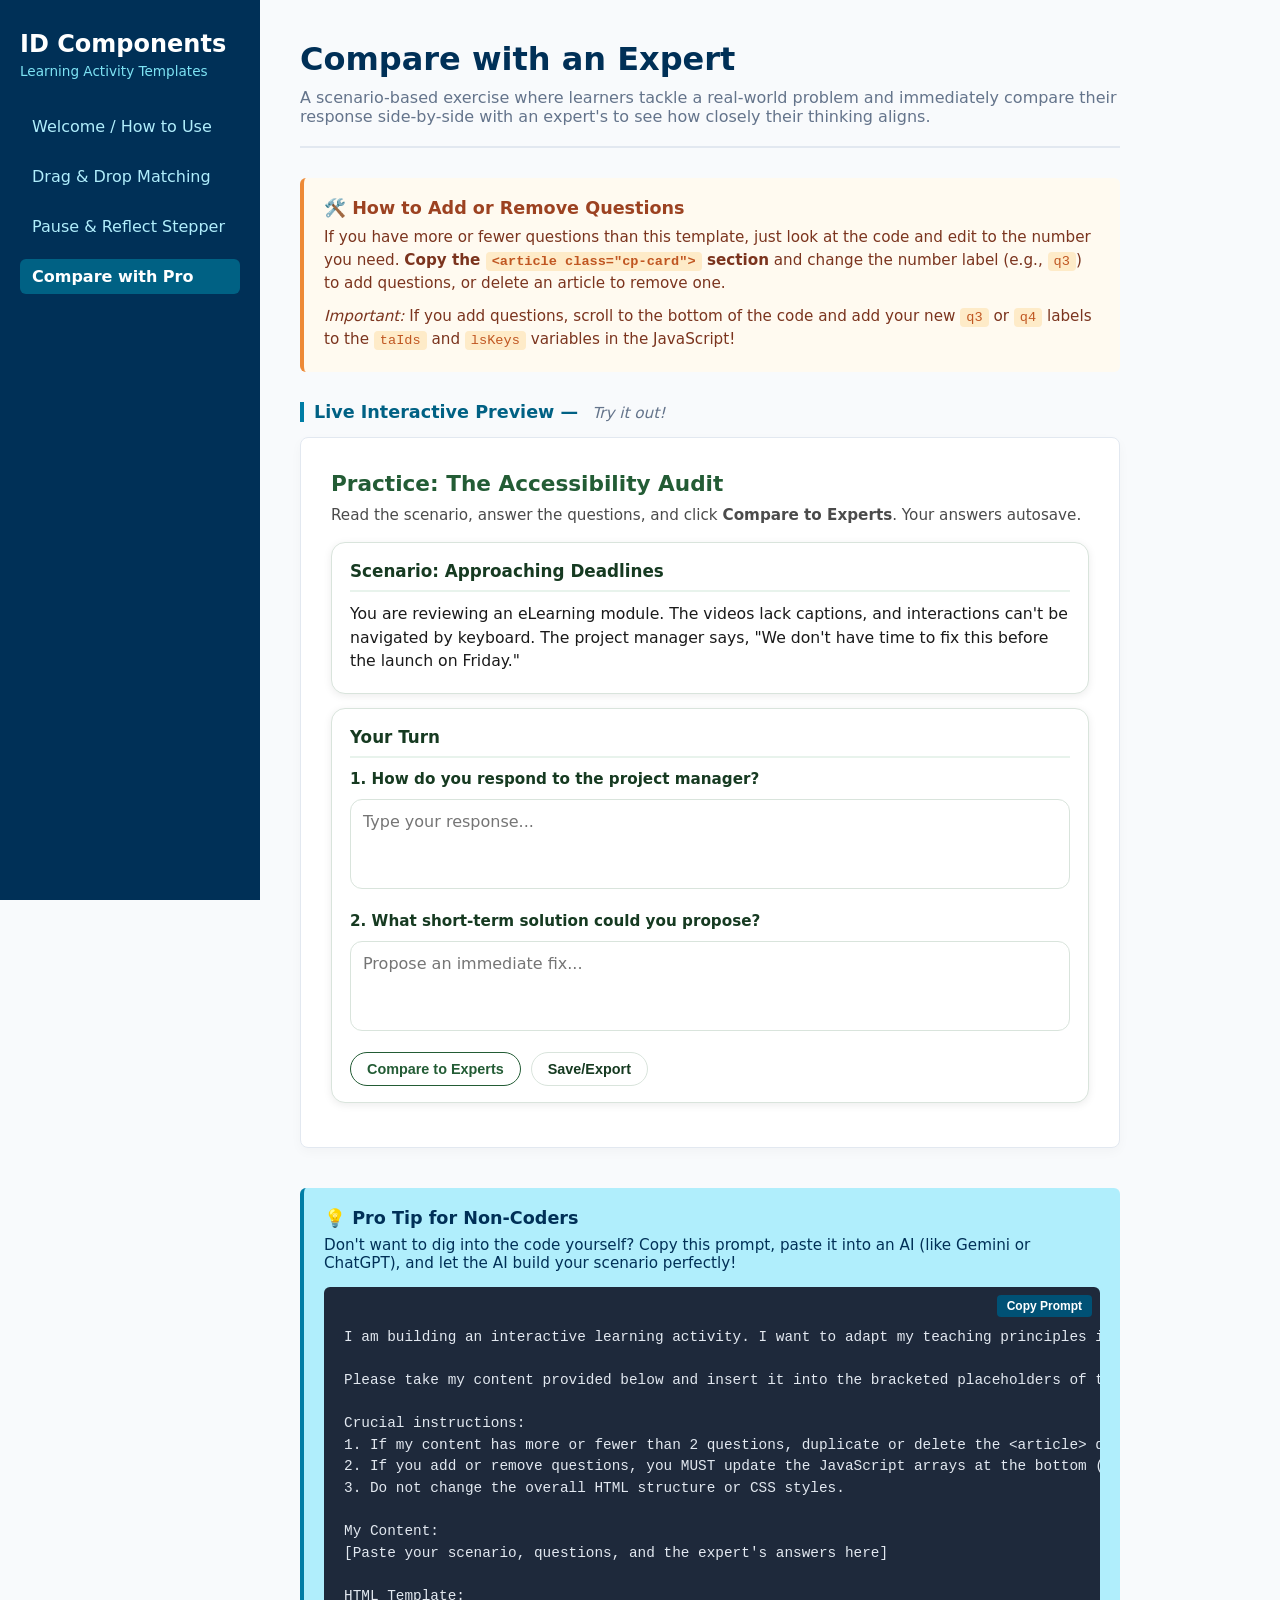
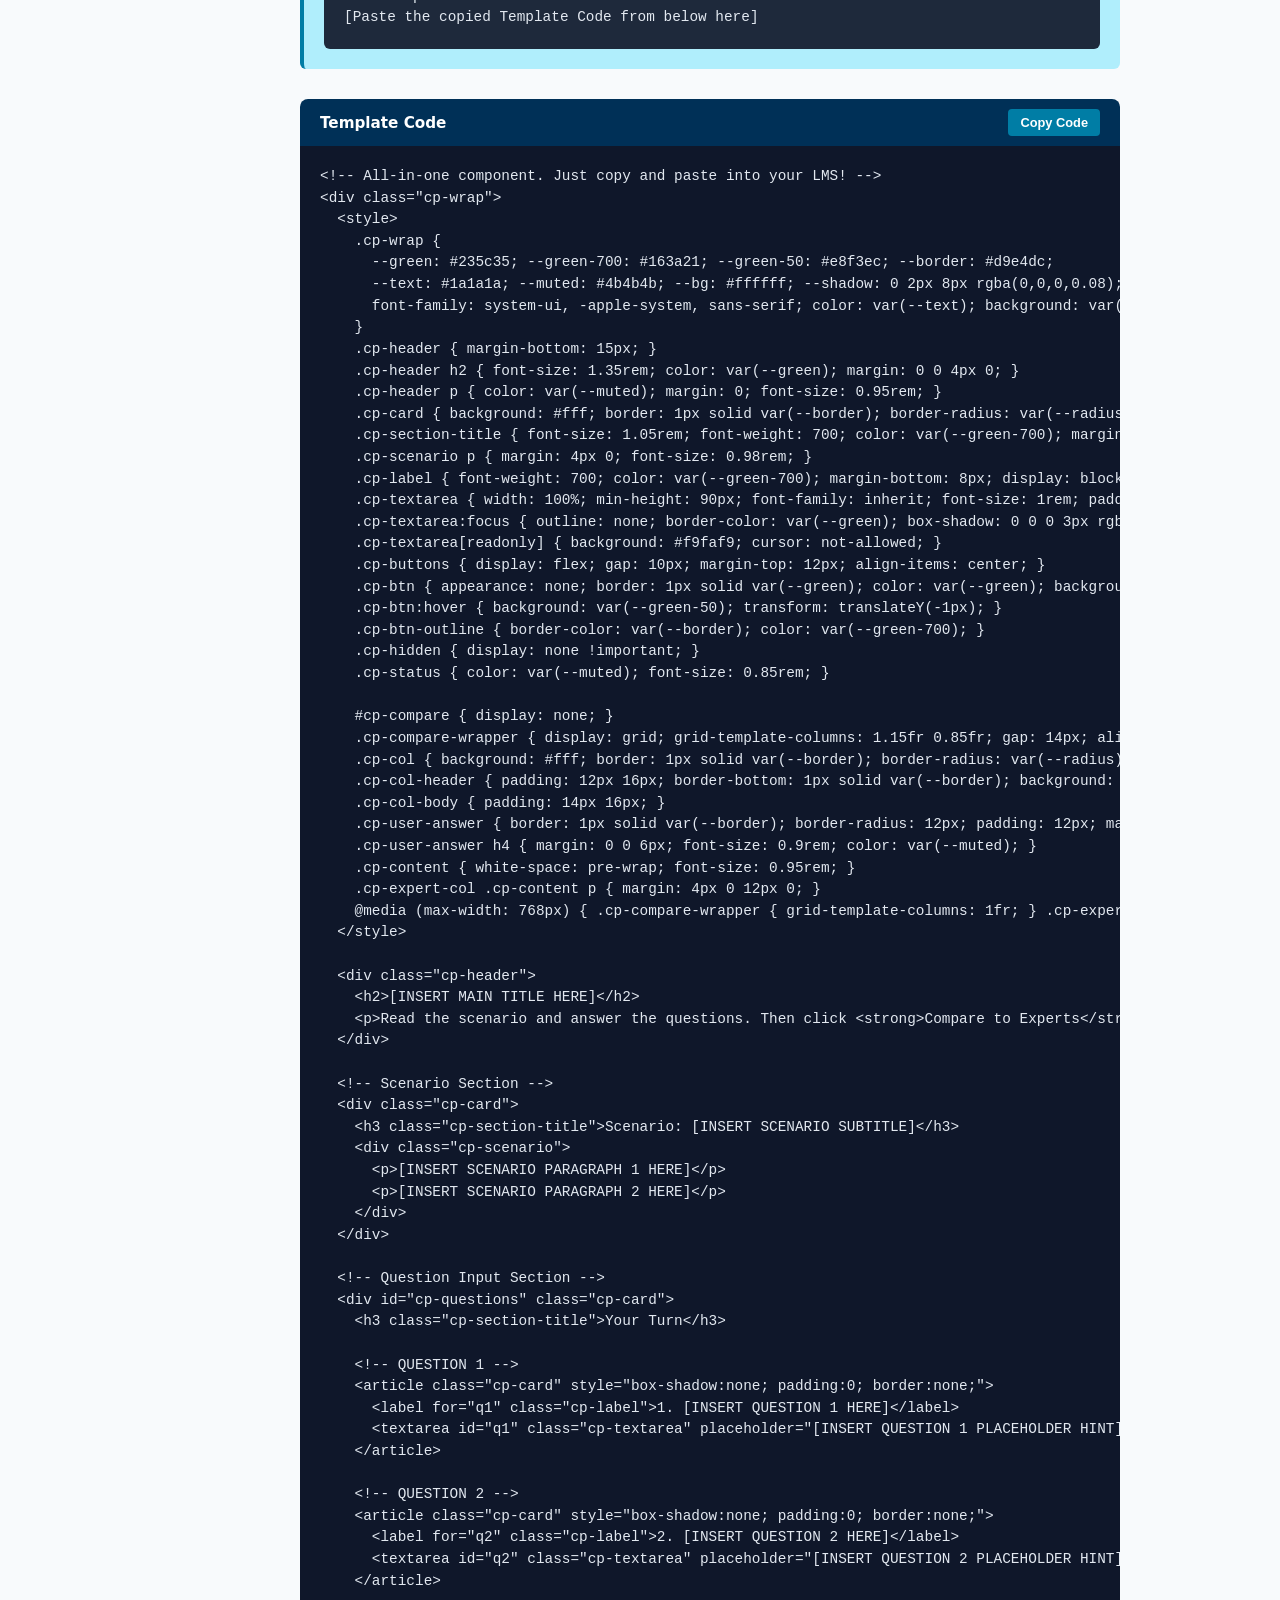
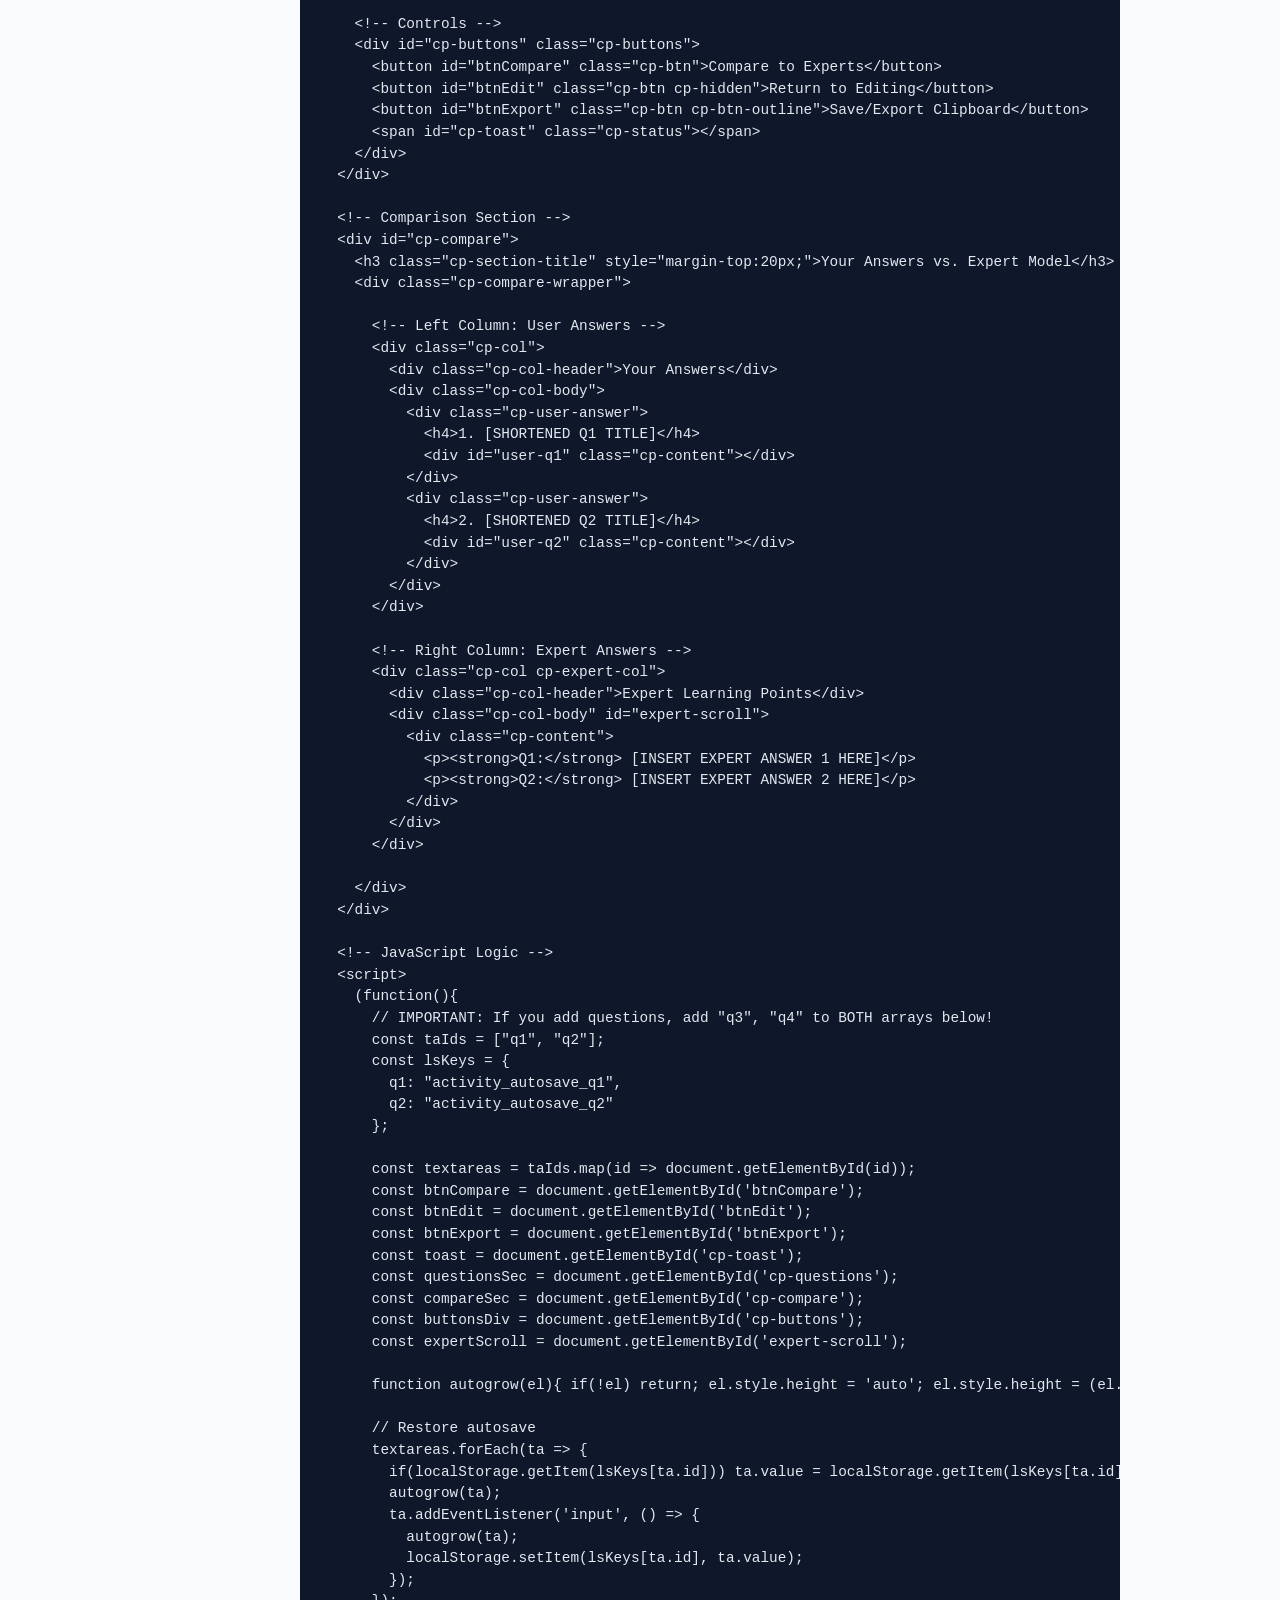
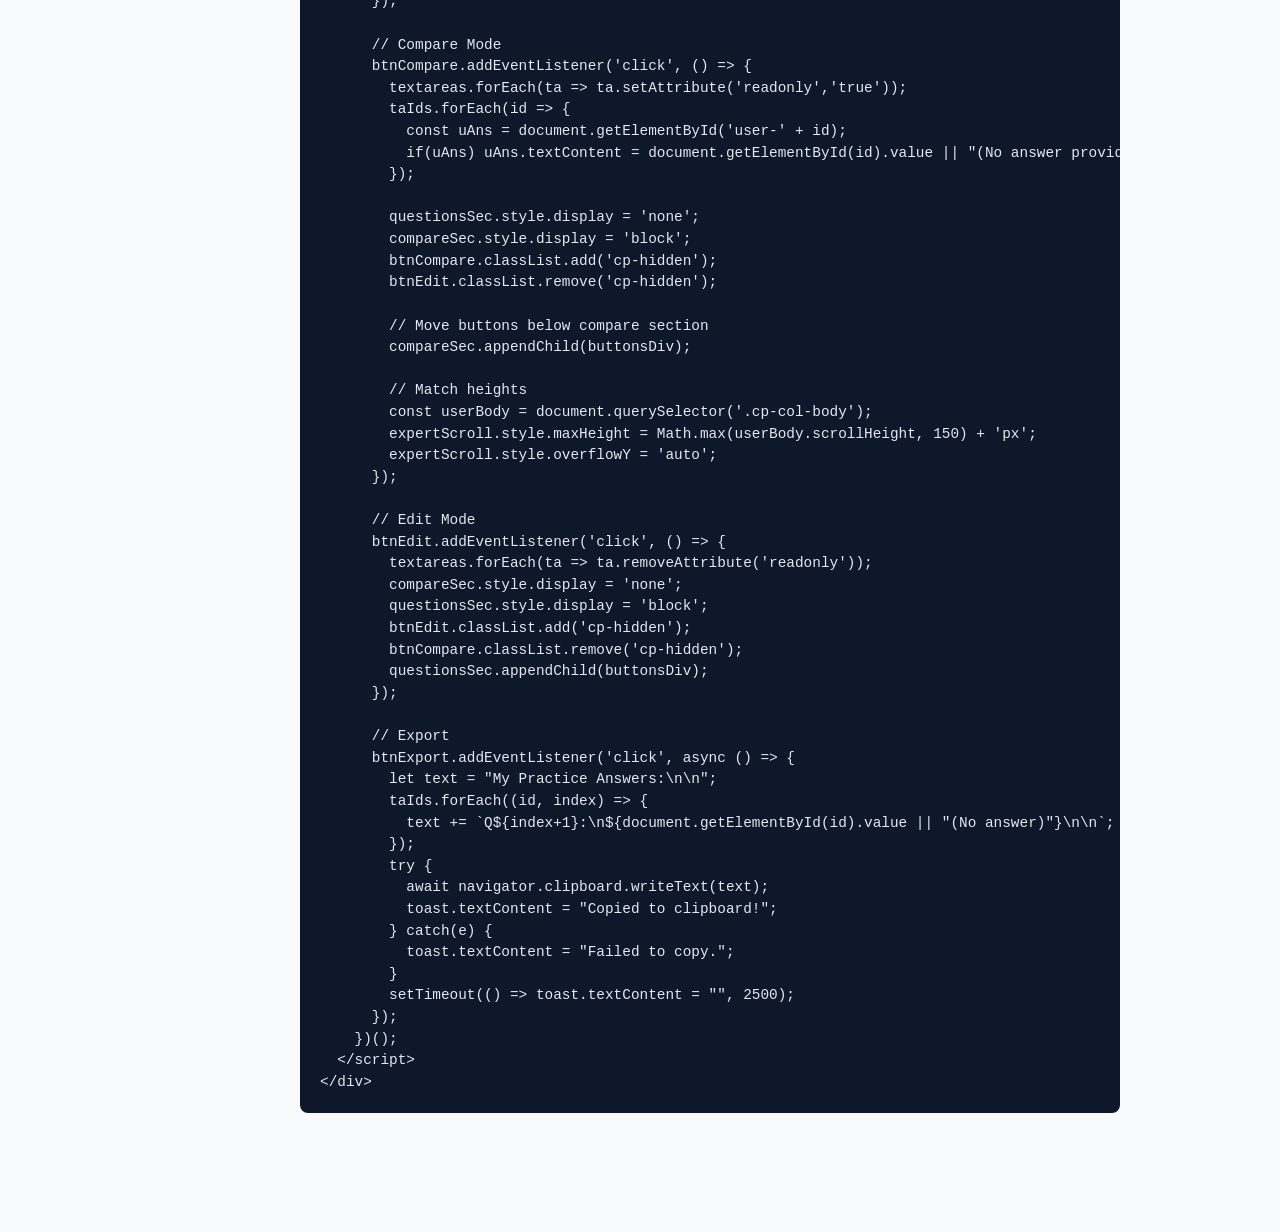
==== compare-answers.html @ e0a8cd3e "updates and fixes, added pro comarison" ====
<!DOCTYPE html>
<html lang="en">
<head>
    <meta charset="UTF-8">
    <meta name="viewport" content="width=device-width, initial-scale=1.0">
    <title>ID Library - Compare with Pro</title>
    <link rel="stylesheet" href="styles.css">
</head>
<body>

    <!-- Sidebar Navigation -->
    <nav class="sidebar">
        <div class="sidebar-header">
            <h2>ID Components</h2>
            <p>Learning Activity Templates</p>
        </div>
        <ul class="nav-links">
            <li><a href="index.html">Welcome / How to Use</a></li>
            <li><a href="matching-game.html">Drag & Drop Matching</a></li>
            <li><a href="pause-reflect.html">Pause & Reflect Stepper</a></li>
            <li><a href="compare-answers.html" class="active">Compare with Pro</a></li>
        </ul>
    </nav>

    <!-- Main Content Area -->
    <main class="content">
        
        <header class="page-header float-in">
            <h1>Compare with an Expert</h1>
            <p>A scenario-based exercise where learners tackle a real-world problem and immediately compare their response side-by-side with an expert's to see how closely their thinking aligns.</p>
        </header>

        <section class="component-section float-in delay-1">
            
            <div class="customization-guide-box">
                <h4>🛠️ How to Add or Remove Questions</h4>
                <p>If you have more or fewer questions than this template, just look at the code and edit to the number you need. <strong>Copy the <code>&lt;article class="cp-card"&gt;</code> section</strong> and change the number label (e.g., <code>q3</code>) to add questions, or delete an article to remove one.</p>
                <p><em>Important:</em> If you add questions, scroll to the bottom of the code and add your new <code>q3</code> or <code>q4</code> labels to the <code>taIds</code> and <code>lsKeys</code> variables in the JavaScript!</p>
            </div>

            <h3 class="preview-title">Live Interactive Preview — <em>Try it out!</em></h3>
            <div class="preview-box">
                
                <!-- ==========================================
                     LIVE PREVIEW OF THE COMPONENT
                =========================================== -->
                <div class="cp-wrap">
                  <style>
                    .cp-wrap {
                      --green: #235c35; --green-700: #163a21; --green-50: #e8f3ec; --border: #d9e4dc;
                      --text: #1a1a1a; --muted: #4b4b4b; --bg: #ffffff; --shadow: 0 2px 8px rgba(0,0,0,0.08); --radius: 14px;
                      font-family: system-ui, -apple-system, sans-serif; color: var(--text); background: var(--bg); line-height: 1.5; max-width: 980px; margin: 0 auto; text-align: left;
                    }
                    .cp-header { margin-bottom: 15px; }
                    .cp-header h2 { font-size: 1.35rem; color: var(--green); margin: 0 0 4px 0; }
                    .cp-header p { color: var(--muted); margin: 0; font-size: 0.95rem; }
                    .cp-card { background: #fff; border: 1px solid var(--border); border-radius: var(--radius); box-shadow: var(--shadow); padding: 16px 18px; margin-bottom: 14px; }
                    .cp-section-title { font-size: 1.05rem; font-weight: 700; color: var(--green-700); margin: 0 0 10px; border-bottom: 2px solid var(--green-50); padding-bottom: 6px; }
                    .cp-scenario p { margin: 4px 0; font-size: 0.98rem; }
                    .cp-label { font-weight: 700; color: var(--green-700); margin-bottom: 8px; display: block; font-size: 0.95rem; }
                    .cp-textarea { width: 100%; min-height: 90px; font-family: inherit; font-size: 1rem; padding: 12px; border-radius: 12px; border: 1px solid var(--border); box-sizing: border-box; resize: none; transition: 0.15s; }
                    .cp-textarea:focus { outline: none; border-color: var(--green); box-shadow: 0 0 0 3px rgba(35,92,53,0.15); }
                    .cp-textarea[readonly] { background: #f9faf9; cursor: not-allowed; }
                    .cp-buttons { display: flex; gap: 10px; margin-top: 12px; align-items: center; }
                    .cp-btn { appearance: none; border: 1px solid var(--green); color: var(--green); background: #fff; border-radius: 99px; padding: 8px 16px; font-weight: 600; cursor: pointer; transition: 0.15s; font-size: 0.9rem;}
                    .cp-btn:hover { background: var(--green-50); transform: translateY(-1px); }
                    .cp-btn-outline { border-color: var(--border); color: var(--green-700); }
                    .cp-hidden { display: none !important; }
                    .cp-status { color: var(--muted); font-size: 0.85rem; }
                    #cp-compare { display: none; }
                    .cp-compare-wrapper { display: grid; grid-template-columns: 1.15fr 0.85fr; gap: 14px; align-items: start; }
                    .cp-col { background: #fff; border: 1px solid var(--border); border-radius: var(--radius); box-shadow: var(--shadow); overflow: hidden; }
                    .cp-col-header { padding: 12px 16px; border-bottom: 1px solid var(--border); background: #fafdfb; font-weight: 700; color: var(--green-700); font-size: 1rem;}
                    .cp-col-body { padding: 14px 16px; }
                    .cp-user-answer { border: 1px solid var(--border); border-radius: 12px; padding: 12px; margin-bottom: 10px; }
                    .cp-user-answer h4 { margin: 0 0 6px; font-size: 0.9rem; color: var(--muted); }
                    .cp-content { white-space: pre-wrap; font-size: 0.95rem; }
                    @media (max-width: 768px) { .cp-compare-wrapper { grid-template-columns: 1fr; } .cp-expert-col { order: 2; } }
                  </style>

                  <div class="cp-header">
                    <h2>Practice: The Accessibility Audit</h2>
                    <p>Read the scenario, answer the questions, and click <strong>Compare to Experts</strong>. Your answers autosave.</p>
                  </div>

                  <!-- Scenario -->
                  <div class="cp-card">
                    <h3 class="cp-section-title">Scenario: Approaching Deadlines</h3>
                    <div class="cp-scenario">
                      <p>You are reviewing an eLearning module. The videos lack captions, and interactions can't be navigated by keyboard. The project manager says, "We don't have time to fix this before the launch on Friday."</p>
                    </div>
                  </div>

                  <!-- Questions -->
                  <div id="cp-questions" class="cp-card">
                    <h3 class="cp-section-title">Your Turn</h3>
                    
                    <article class="cp-card" style="box-shadow:none; padding:0; border:none;">
                      <label for="prev-q1" class="cp-label">1. How do you respond to the project manager?</label>
                      <textarea id="prev-q1" class="cp-textarea" placeholder="Type your response..."></textarea>
                    </article>

                    <article class="cp-card" style="box-shadow:none; padding:0; border:none;">
                      <label for="prev-q2" class="cp-label">2. What short-term solution could you propose?</label>
                      <textarea id="prev-q2" class="cp-textarea" placeholder="Propose an immediate fix..."></textarea>
                    </article>

                    <div class="cp-buttons">
                      <button id="prev-btnCompare" class="cp-btn">Compare to Experts</button>
                      <button id="prev-btnEdit" class="cp-btn cp-hidden">Return to Editing</button>
                      <button id="prev-btnExport" class="cp-btn cp-btn-outline">Save/Export</button>
                      <span id="prev-toast" class="cp-status"></span>
                    </div>
                  </div>

                  <!-- Compare View -->
                  <div id="cp-compare">
                    <h3 class="cp-section-title" style="margin-top:20px;">Your Answers vs. Expert Model</h3>
                    <div class="cp-compare-wrapper">
                      
                      <!-- User Col -->
                      <div class="cp-col">
                        <div class="cp-col-header">Your Answers</div>
                        <div class="cp-col-body" id="prev-user-body">
                          <div class="cp-user-answer">
                            <h4>1. Response to Manager</h4>
                            <div id="prev-user-q1" class="cp-content"></div>
                          </div>
                          <div class="cp-user-answer">
                            <h4>2. Short-term Solution</h4>
                            <div id="prev-user-q2" class="cp-content"></div>
                          </div>
                        </div>
                      </div>

                      <!-- Expert Col -->
                      <div class="cp-col cp-expert-col">
                        <div class="cp-col-header">Expert Learning Points</div>
                        <div class="cp-col-body" id="prev-expert-scroll">
                          <div class="cp-content">
                            <p><strong>Q1:</strong> "While I understand the tight deadline, launching without captions excludes learners. If we launch Friday, we knowingly deploy a broken product."</p>
                            <p><strong>Q2:</strong> "Let's delay to Tuesday. I will run the videos through auto-captioning and edit them. The developer can add basic tab-index navigation."</p>
                          </div>
                        </div>
                      </div>

                    </div>
                  </div>

                  <script>
                    (function(){
                      const taIds = ["prev-q1","prev-q2"];
                      const textareas = taIds.map(id => document.getElementById(id));
                      
                      function autogrow(el){ if(!el) return; el.style.height = 'auto'; el.style.height = (el.scrollHeight) + 'px'; }
                      textareas.forEach(ta=>{ ta.addEventListener('input', ()=> autogrow(ta)); });

                      document.getElementById('prev-btnCompare').addEventListener('click', () => {
                        textareas.forEach(ta => ta.setAttribute('readonly','true'));
                        document.getElementById('prev-user-q1').textContent = document.getElementById('prev-q1').value || "(No answer)";
                        document.getElementById('prev-user-q2').textContent = document.getElementById('prev-q2').value || "(No answer)";
                        
                        document.getElementById('cp-questions').style.display = 'none';
                        document.getElementById('cp-compare').style.display = 'block';
                        document.getElementById('prev-btnCompare').classList.add('cp-hidden');
                        document.getElementById('prev-btnEdit').classList.remove('cp-hidden');
                        
                        document.getElementById('cp-questions').insertAdjacentElement('afterend', document.querySelector('.cp-buttons'));
                      });

                      document.getElementById('prev-btnEdit').addEventListener('click', () => {
                        textareas.forEach(ta => ta.removeAttribute('readonly'));
                        document.getElementById('cp-compare').style.display = 'none';
                        document.getElementById('cp-questions').style.display = 'block';
                        document.getElementById('prev-btnEdit').classList.add('cp-hidden');
                        document.getElementById('prev-btnCompare').classList.remove('cp-hidden');
                        document.getElementById('cp-questions').appendChild(document.querySelector('.cp-buttons'));
                      });
                    })();
                  </script>
                </div>
                <!-- END LIVE PREVIEW -->
            </div>

            <!-- Pro Tip Section -->
            <div class="pro-tip-box">
                <h4>💡 Pro Tip for Non-Coders</h4>
                <p>Don't want to dig into the code yourself? Copy this prompt, paste it into an AI (like Gemini or ChatGPT), and let the AI build your scenario perfectly!</p>
                <div class="ai-prompt-container">
                    <button class="copy-website-btn" onclick="copyText('prompt-compare')">Copy Prompt</button>
                    <pre><code id="prompt-compare" class="language-text">I am building an interactive learning activity. I want to adapt my teaching principles into a specific HTML code format. 

Please take my content provided below and insert it into the bracketed placeholders of the HTML template provided below. 

Crucial instructions:
1. If my content has more or fewer than 2 questions, duplicate or delete the &lt;article&gt; question blocks and the &lt;div class="cp-user-answer"&gt; blocks to match my number of questions.
2. If you add or remove questions, you MUST update the JavaScript arrays at the bottom (taIds and lsKeys) to match the new number of questions. 
3. Do not change the overall HTML structure or CSS styles.

My Content:
[Paste your scenario, questions, and the expert's answers here]

HTML Template:
[Paste the copied Template Code from below here]</code></pre>
                </div>
            </div>

            <!-- Template Code Section -->
            <div class="code-block-header">
                <h3>Template Code</h3>
                <button class="copy-website-btn" onclick="copyText('code-compare')">Copy Code</button>
            </div>
            <pre><code id="code-compare" class="language-html">&lt;!-- All-in-one component. Just copy and paste into your LMS! --&gt;
&lt;div class="cp-wrap"&gt;
  &lt;style&gt;
    .cp-wrap {
      --green: #235c35; --green-700: #163a21; --green-50: #e8f3ec; --border: #d9e4dc;
      --text: #1a1a1a; --muted: #4b4b4b; --bg: #ffffff; --shadow: 0 2px 8px rgba(0,0,0,0.08); --radius: 14px;
      font-family: system-ui, -apple-system, sans-serif; color: var(--text); background: var(--bg); line-height: 1.5; max-width: 980px; margin: 0 auto;
    }
    .cp-header { margin-bottom: 15px; }
    .cp-header h2 { font-size: 1.35rem; color: var(--green); margin: 0 0 4px 0; }
    .cp-header p { color: var(--muted); margin: 0; font-size: 0.95rem; }
    .cp-card { background: #fff; border: 1px solid var(--border); border-radius: var(--radius); box-shadow: var(--shadow); padding: 16px 18px; margin-bottom: 14px; }
    .cp-section-title { font-size: 1.05rem; font-weight: 700; color: var(--green-700); margin: 0 0 10px; border-bottom: 2px solid var(--green-50); padding-bottom: 6px; }
    .cp-scenario p { margin: 4px 0; font-size: 0.98rem; }
    .cp-label { font-weight: 700; color: var(--green-700); margin-bottom: 8px; display: block; font-size: 0.95rem; }
    .cp-textarea { width: 100%; min-height: 90px; font-family: inherit; font-size: 1rem; padding: 12px; border-radius: 12px; border: 1px solid var(--border); box-sizing: border-box; resize: none; transition: 0.15s; }
    .cp-textarea:focus { outline: none; border-color: var(--green); box-shadow: 0 0 0 3px rgba(35,92,53,0.15); }
    .cp-textarea[readonly] { background: #f9faf9; cursor: not-allowed; }
    .cp-buttons { display: flex; gap: 10px; margin-top: 12px; align-items: center; }
    .cp-btn { appearance: none; border: 1px solid var(--green); color: var(--green); background: #fff; border-radius: 99px; padding: 8px 16px; font-weight: 600; cursor: pointer; transition: 0.15s; font-size: 0.9rem;}
    .cp-btn:hover { background: var(--green-50); transform: translateY(-1px); }
    .cp-btn-outline { border-color: var(--border); color: var(--green-700); }
    .cp-hidden { display: none !important; }
    .cp-status { color: var(--muted); font-size: 0.85rem; }
    
    #cp-compare { display: none; }
    .cp-compare-wrapper { display: grid; grid-template-columns: 1.15fr 0.85fr; gap: 14px; align-items: start; }
    .cp-col { background: #fff; border: 1px solid var(--border); border-radius: var(--radius); box-shadow: var(--shadow); overflow: hidden; }
    .cp-col-header { padding: 12px 16px; border-bottom: 1px solid var(--border); background: #fafdfb; font-weight: 700; color: var(--green-700); font-size: 1rem;}
    .cp-col-body { padding: 14px 16px; }
    .cp-user-answer { border: 1px solid var(--border); border-radius: 12px; padding: 12px; margin-bottom: 10px; }
    .cp-user-answer h4 { margin: 0 0 6px; font-size: 0.9rem; color: var(--muted); }
    .cp-content { white-space: pre-wrap; font-size: 0.95rem; }
    .cp-expert-col .cp-content p { margin: 4px 0 12px 0; }
    @media (max-width: 768px) { .cp-compare-wrapper { grid-template-columns: 1fr; } .cp-expert-col { order: 2; } }
  &lt;/style&gt;

  &lt;div class="cp-header"&gt;
    &lt;h2&gt;[INSERT MAIN TITLE HERE]&lt;/h2&gt;
    &lt;p&gt;Read the scenario and answer the questions. Then click &lt;strong&gt;Compare to Experts&lt;/strong&gt;. Your answers autosave.&lt;/p&gt;
  &lt;/div&gt;

  &lt;!-- Scenario Section --&gt;
  &lt;div class="cp-card"&gt;
    &lt;h3 class="cp-section-title"&gt;Scenario: [INSERT SCENARIO SUBTITLE]&lt;/h3&gt;
    &lt;div class="cp-scenario"&gt;
      &lt;p&gt;[INSERT SCENARIO PARAGRAPH 1 HERE]&lt;/p&gt;
      &lt;p&gt;[INSERT SCENARIO PARAGRAPH 2 HERE]&lt;/p&gt;
    &lt;/div&gt;
  &lt;/div&gt;

  &lt;!-- Question Input Section --&gt;
  &lt;div id="cp-questions" class="cp-card"&gt;
    &lt;h3 class="cp-section-title"&gt;Your Turn&lt;/h3&gt;
    
    &lt;!-- QUESTION 1 --&gt;
    &lt;article class="cp-card" style="box-shadow:none; padding:0; border:none;"&gt;
      &lt;label for="q1" class="cp-label"&gt;1. [INSERT QUESTION 1 HERE]&lt;/label&gt;
      &lt;textarea id="q1" class="cp-textarea" placeholder="[INSERT QUESTION 1 PLACEHOLDER HINT]"&gt;&lt;/textarea&gt;
    &lt;/article&gt;

    &lt;!-- QUESTION 2 --&gt;
    &lt;article class="cp-card" style="box-shadow:none; padding:0; border:none;"&gt;
      &lt;label for="q2" class="cp-label"&gt;2. [INSERT QUESTION 2 HERE]&lt;/label&gt;
      &lt;textarea id="q2" class="cp-textarea" placeholder="[INSERT QUESTION 2 PLACEHOLDER HINT]"&gt;&lt;/textarea&gt;
    &lt;/article&gt;

    &lt;!-- Controls --&gt;
    &lt;div id="cp-buttons" class="cp-buttons"&gt;
      &lt;button id="btnCompare" class="cp-btn"&gt;Compare to Experts&lt;/button&gt;
      &lt;button id="btnEdit" class="cp-btn cp-hidden"&gt;Return to Editing&lt;/button&gt;
      &lt;button id="btnExport" class="cp-btn cp-btn-outline"&gt;Save/Export Clipboard&lt;/button&gt;
      &lt;span id="cp-toast" class="cp-status"&gt;&lt;/span&gt;
    &lt;/div&gt;
  &lt;/div&gt;

  &lt;!-- Comparison Section --&gt;
  &lt;div id="cp-compare"&gt;
    &lt;h3 class="cp-section-title" style="margin-top:20px;"&gt;Your Answers vs. Expert Model&lt;/h3&gt;
    &lt;div class="cp-compare-wrapper"&gt;
      
      &lt;!-- Left Column: User Answers --&gt;
      &lt;div class="cp-col"&gt;
        &lt;div class="cp-col-header"&gt;Your Answers&lt;/div&gt;
        &lt;div class="cp-col-body"&gt;
          &lt;div class="cp-user-answer"&gt;
            &lt;h4&gt;1. [SHORTENED Q1 TITLE]&lt;/h4&gt;
            &lt;div id="user-q1" class="cp-content"&gt;&lt;/div&gt;
          &lt;/div&gt;
          &lt;div class="cp-user-answer"&gt;
            &lt;h4&gt;2. [SHORTENED Q2 TITLE]&lt;/h4&gt;
            &lt;div id="user-q2" class="cp-content"&gt;&lt;/div&gt;
          &lt;/div&gt;
        &lt;/div&gt;
      &lt;/div&gt;

      &lt;!-- Right Column: Expert Answers --&gt;
      &lt;div class="cp-col cp-expert-col"&gt;
        &lt;div class="cp-col-header"&gt;Expert Learning Points&lt;/div&gt;
        &lt;div class="cp-col-body" id="expert-scroll"&gt;
          &lt;div class="cp-content"&gt;
            &lt;p&gt;&lt;strong&gt;Q1:&lt;/strong&gt; [INSERT EXPERT ANSWER 1 HERE]&lt;/p&gt;
            &lt;p&gt;&lt;strong&gt;Q2:&lt;/strong&gt; [INSERT EXPERT ANSWER 2 HERE]&lt;/p&gt;
          &lt;/div&gt;
        &lt;/div&gt;
      &lt;/div&gt;

    &lt;/div&gt;
  &lt;/div&gt;

  &lt;!-- JavaScript Logic --&gt;
  &lt;script&gt;
    (function(){
      // IMPORTANT: If you add questions, add "q3", "q4" to BOTH arrays below!
      const taIds = ["q1", "q2"];
      const lsKeys = {
        q1: "activity_autosave_q1",
        q2: "activity_autosave_q2"
      };
      
      const textareas = taIds.map(id =&gt; document.getElementById(id));
      const btnCompare = document.getElementById('btnCompare');
      const btnEdit = document.getElementById('btnEdit');
      const btnExport = document.getElementById('btnExport');
      const toast = document.getElementById('cp-toast');
      const questionsSec = document.getElementById('cp-questions');
      const compareSec = document.getElementById('cp-compare');
      const buttonsDiv = document.getElementById('cp-buttons');
      const expertScroll = document.getElementById('expert-scroll');

      function autogrow(el){ if(!el) return; el.style.height = 'auto'; el.style.height = (el.scrollHeight) + 'px'; }

      // Restore autosave
      textareas.forEach(ta =&gt; {
        if(localStorage.getItem(lsKeys[ta.id])) ta.value = localStorage.getItem(lsKeys[ta.id]);
        autogrow(ta);
        ta.addEventListener('input', () =&gt; {
          autogrow(ta);
          localStorage.setItem(lsKeys[ta.id], ta.value);
        });
      });

      // Compare Mode
      btnCompare.addEventListener('click', () =&gt; {
        textareas.forEach(ta =&gt; ta.setAttribute('readonly','true'));
        taIds.forEach(id =&gt; {
          const uAns = document.getElementById('user-' + id);
          if(uAns) uAns.textContent = document.getElementById(id).value || "(No answer provided.)";
        });
        
        questionsSec.style.display = 'none';
        compareSec.style.display = 'block';
        btnCompare.classList.add('cp-hidden');
        btnEdit.classList.remove('cp-hidden');
        
        // Move buttons below compare section
        compareSec.appendChild(buttonsDiv);
        
        // Match heights
        const userBody = document.querySelector('.cp-col-body');
        expertScroll.style.maxHeight = Math.max(userBody.scrollHeight, 150) + 'px';
        expertScroll.style.overflowY = 'auto';
      });

      // Edit Mode
      btnEdit.addEventListener('click', () =&gt; {
        textareas.forEach(ta =&gt; ta.removeAttribute('readonly'));
        compareSec.style.display = 'none';
        questionsSec.style.display = 'block';
        btnEdit.classList.add('cp-hidden');
        btnCompare.classList.remove('cp-hidden');
        questionsSec.appendChild(buttonsDiv);
      });

      // Export
      btnExport.addEventListener('click', async () =&gt; {
        let text = "My Practice Answers:\n\n";
        taIds.forEach((id, index) =&gt; {
          text += `Q${index+1}:\n${document.getElementById(id).value || "(No answer)"}\n\n`;
        });
        try {
          await navigator.clipboard.writeText(text);
          toast.textContent = "Copied to clipboard!";
        } catch(e) {
          toast.textContent = "Failed to copy.";
        }
        setTimeout(() =&gt; toast.textContent = "", 2500);
      });
    })();
  &lt;/script&gt;
&lt;/div&gt;</code></pre>
        </section>

    </main>

    <script src="script.js"></script>
</body>
</html>
---- styles.css ----
/* ===========================
   Website Wrapper Palette (Blues)
============================== */
:root {
  --blue-5: #B0EEFC;
  --blue-10: #7DE3F4;
  --blue-15: #49CCE6;
  --blue-20: #01B6D1;
  --blue-25: #007DA5;
  --blue-30: #006184;
  --blue-35: #005175;
  --blue-40: #003057;
  
  --neutral-bg: #f8fafc;
  --neutral-border: #e2e8f0;
  --text-main: #1f2937;
  --text-muted: #64748b;
  --white: #ffffff;
}

/* ===========================
   Base Layout & Animations
============================== */
body { 
    margin: 0; 
    font-family: 'Segoe UI', system-ui, -apple-system, sans-serif; 
    background-color: var(--neutral-bg); 
    color: var(--text-main); 
    display: flex; 
}

.sidebar { 
    width: 260px; 
    background-color: var(--blue-40); 
    color: var(--white); 
    height: 100vh; 
    position: fixed; 
    padding: 30px 20px; 
    box-sizing: border-box; 
}

.sidebar-header h2 { margin: 0 0 5px 0; }
.sidebar-header p { font-size: 0.85rem; color: var(--blue-10); margin: 0 0 30px 0; }

.nav-links { list-style: none; padding: 0; margin: 0; }
.nav-links li { margin-bottom: 15px; }
.nav-links a { 
    color: var(--blue-5); 
    text-decoration: none; 
    font-weight: 500; 
    transition: color 0.2s; 
    padding: 8px 12px; 
    display: block; 
    border-radius: 6px; 
}
.nav-links a:hover { color: var(--white); background: rgba(255,255,255,0.1); }
.nav-links a.active { color: var(--white); background: var(--blue-30); font-weight: bold; }

.content { 
    margin-left: 260px; 
    padding: 40px; 
    max-width: 900px; 
    width: 100%; 
    box-sizing: border-box; 
}

.page-header { margin-bottom: 30px; border-bottom: 2px solid var(--neutral-border); padding-bottom: 20px; }
.page-header h1 { margin: 0 0 10px 0; color: var(--blue-40); }
.page-header p { color: var(--text-muted); margin: 0; }

/* Floating Animations */
.float-in { animation: fadeInUp 0.7s ease-out forwards; opacity: 0; transform: translateY(20px); }
.delay-1 { animation-delay: 0.15s; }
.delay-2 { animation-delay: 0.3s; }
.delay-3 { animation-delay: 0.45s; }
.delay-4 { animation-delay: 0.6s; }

@keyframes fadeInUp {
  to { opacity: 1; transform: translateY(0); }
}

/* ===========================
   Home Page Specific Styles
============================== */
.home-hero { text-align: center; margin: 20px 0 50px 0; padding: 40px; background: var(--white); border-radius: 12px; border: 1px solid var(--neutral-border); box-shadow: 0 4px 15px rgba(0,0,0,0.03); }
.home-hero h1 { font-size: 2.2rem; color: var(--blue-40); margin: 0 0 15px 0; }
.hero-sub { font-size: 1.1rem; color: var(--text-muted); margin: 0; line-height: 1.6; }

.instruction-grid { display: grid; grid-template-columns: repeat(auto-fit, minmax(300px, 1fr)); gap: 24px; margin-bottom: 50px; }
.instruction-card { background: var(--white); padding: 30px 24px; border-radius: 12px; box-shadow: 0 4px 10px rgba(0,0,0,0.04); border-top: 6px solid; transition: transform 0.2s ease; }
.instruction-card:hover { transform: translateY(-4px); box-shadow: 0 8px 20px rgba(0,0,0,0.08); }
.instruction-card h3 { margin: 15px 0 10px 0; color: var(--blue-40); }
.instruction-card p { margin: 0; color: var(--text-muted); line-height: 1.5; font-size: 0.95rem; }
.card-icon { font-size: 2rem; }

/* Colorful borders using the matching game's bright palette */
.card-1 { border-top-color: #3182ce; }
.card-2 { border-top-color: #38a169; }
.card-3 { border-top-color: #d69e2e; }
.card-4 { border-top-color: #805ad5; }

/* ===========================
   Code Library Layout Styles
============================== */
.component-section { margin-bottom: 80px; }
.preview-title { color: var(--blue-30); font-size: 1.1rem; margin-bottom: 15px; border-left: 4px solid var(--blue-25); padding-left: 10px; }
.preview-title em { color: var(--text-muted); font-size: 0.95rem; font-weight: normal; margin-left: 8px;}
.preview-box { background: var(--white); border: 1px solid var(--neutral-border); border-radius: 8px; padding: 30px; margin-bottom: 40px; box-shadow: 0 4px 12px rgba(0,0,0,0.03); }

/* Pro Tip & Instructions Boxes */
.pro-tip-box { background-color: var(--blue-5); border-left: 4px solid var(--blue-25); padding: 20px; border-radius: 6px; margin-bottom: 30px; }
.pro-tip-box h4 { margin: 0 0 8px 0; color: var(--blue-40); font-size: 1.1rem; }
.pro-tip-box p { margin: 0 0 15px 0; color: var(--blue-40); font-size: 0.95rem; }

.customization-guide-box { background-color: #fffaf0; border-left: 4px solid #ed8936; padding: 20px; border-radius: 6px; margin-bottom: 30px; }
.customization-guide-box h4 { margin: 0 0 8px 0; color: #9c4221; font-size: 1.1rem; }
.customization-guide-box p { margin: 0 0 10px 0; color: #7b341e; font-size: 0.95rem; line-height: 1.5; }
.customization-guide-box p:last-child { margin-bottom: 0; }
.customization-guide-box code { background-color: #feebc8; padding: 2px 6px; border-radius: 4px; font-size: 0.85rem; color: #c05621; }

.ai-prompt-container { position: relative; }
.ai-prompt-container pre { margin: 0; border-radius: 6px; padding-top: 40px; background-color: #1e293b;}
.ai-prompt-container .copy-website-btn { position: absolute; top: 8px; right: 8px; background-color: var(--blue-35); padding: 4px 10px; font-size: 0.75rem;}

.code-block-header { display: flex; justify-content: space-between; align-items: center; background-color: var(--blue-40); padding: 10px 20px; border-radius: 8px 8px 0 0; }
.code-block-header h3 { color: var(--white); margin: 0; font-size: 0.95rem; }
.copy-website-btn { background-color: var(--blue-25); color: var(--white); border: none; padding: 6px 12px; border-radius: 4px; cursor: pointer; font-weight: bold; font-size: 0.8rem; transition: background-color 0.2s; }
.copy-website-btn:hover { background-color: var(--blue-20); }
pre { background-color: #0f172a; color: #e2e8f0; padding: 20px; border-radius: 0 0 8px 8px; overflow-x: auto; margin-top: 0; font-size: 0.9rem; line-height: 1.5; }

/* =========================================================
   ORIGINAL COMPONENT CSS (Fun Colors Restored Below)
============================================================ */

/* Component: Pause & Reflect */
.stop-and-think-container { font-family: inherit; background-color: #fdfbf7; border: 1px solid #e8e2d5; border-radius: 12px; padding: 28px 24px; max-width: 720px; margin: 0 auto; box-shadow: 0 4px 6px -1px rgba(0, 0, 0, 0.02); }
.think-header { display: flex; flex-direction: column; align-items: flex-start; gap: 6px; margin-bottom: 20px; border-bottom: 2px solid #f3efe6; padding-bottom: 14px; }
.pause-badge { background: #fef3c7; color: #92400e; font-size: 0.75rem; font-weight: 700; text-transform: uppercase; padding: 4px 10px; border-radius: 4px; letter-spacing: 0.06em; }
.think-header h3 { font-size: 1.35rem; color: #1f2937; margin: 4px 0 2px 0; }
.header-sub { font-size: 0.95rem; color: #4b5563; margin: 0; }
.stepper-workspace { background: #ffffff; border: 1px solid #e5e7eb; border-radius: 10px; padding: 24px; box-shadow: 0 1px 3px rgba(0,0,0,0.02); }
.step-indicators { display: flex; justify-content: space-between; gap: 8px; margin-bottom: 22px; border-bottom: 1px solid #f3f4f6; padding-bottom: 12px; }
.indicator { font-size: 0.78rem; font-weight: 600; text-transform: uppercase; color: #9ca3af; letter-spacing: 0.04em; flex: 1; text-align: center; padding-bottom: 4px; border-bottom: 2px solid transparent; transition: all 0.2s ease; }
.indicator.active { color: #d97706; border-bottom-color: #d97706; }
.think-card { display: none; flex-direction: column; gap: 16px; animation: fadeIn 0.3s ease-in-out; min-height: 140px; }
.think-card.active { display: flex; }
@keyframes fadeIn { from { opacity: 0; transform: translateY(4px); } to { opacity: 1; transform: translateY(0); } }
.card-step-num { font-size: 0.78rem; font-weight: 700; text-transform: uppercase; color: #9ca3af; letter-spacing: 0.05em; }
.card-question { font-size: 1.15rem; color: #1f2937; line-height: 1.5; margin: 0; font-weight: 600; }
.thought-prompt-box { display: flex; align-items: flex-start; gap: 10px; background: #fffbeb; border: 1px solid #fde68a; border-radius: 6px; padding: 12px 14px; }
.prompt-icon { font-size: 1.1rem; margin-top: 1px; }
.thought-prompt-box p { margin: 0; font-size: 0.92rem; color: #92400e; line-height: 1.4; }
.completion-card { display: none; flex-direction: column; align-items: center; text-align: center; gap: 12px; padding: 24px 12px; animation: fadeIn 0.4s ease-in-out; }
.completion-card.active { display: flex; }
.completion-icon { width: 50px; height: 50px; background: #d1fae5; color: #065f46; border-radius: 50%; display: flex; align-items: center; justify-content: center; font-size: 1.5rem; font-weight: bold; margin-bottom: 4px; }
.completion-card h4 { font-size: 1.25rem; color: #065f46; margin: 0; }
.completion-card p { font-size: 0.95rem; color: #4b5563; max-width: 440px; margin: 0 0 8px 0; line-height: 1.5; }
.stepper-footer { display: flex; align-items: center; justify-content: space-between; margin-top: 24px; border-top: 1px solid #f3f4f6; padding-top: 16px; }
.nav-btn { padding: 8px 16px; font-size: 0.9rem; font-weight: 600; border-radius: 6px; cursor: pointer; border: none; transition: background-color 0.2s, opacity 0.2s; }
.primary-btn { background-color: #d97706; color: #ffffff; }
.primary-btn:hover { background-color: #b45309; }
.secondary-btn { background-color: #f3f4f6; color: #4b5563; }
.secondary-btn:hover:not(:disabled) { background-color: #e5e7eb; }
.secondary-btn:disabled { opacity: 0.4; cursor: not-allowed; }
.step-counter-text { font-size: 0.85rem; font-weight: 600; color: #6b7280; }

/* Component: Drag & Drop Matching Game */
.matching-game-container { font-family: inherit; background-color: #f8fafc; padding: 32px 24px; border-radius: 8px; box-shadow: 0 2px 4px rgba(0,0,0,0.03); max-width: 820px; margin: 0 auto; display: flex; flex-direction: column; gap: 20px; }
.game-header h3 { font-size: 1.15rem; color: #4a5568; text-transform: uppercase; letter-spacing: 0.05em; margin-bottom: 4px; text-align: center; }
.game-instruction { font-size: 0.95rem; color: #718096; text-align: center; margin: 0; }
.matching-workspace { display: grid; grid-template-columns: 1fr 1fr; gap: 20px; position: relative; overflow: hidden; }
.column { display: flex; flex-direction: column; gap: 12px; }
.column-title { font-size: 0.85rem; font-weight: 700; text-transform: uppercase; letter-spacing: 0.05em; color: #4a5568; text-align: center; margin-bottom: 2px; }
.drop-zone-wrapper { display: flex; flex-direction: column; gap: 4px; }
.step-label-box { display: flex; align-items: center; gap: 8px; font-size: 0.9rem; font-weight: 600; color: #2d3748; }
.step-num { background: #cbd5e0; color: #2d3748; width: 20px; height: 20px; border-radius: 50%; display: flex; align-items: center; justify-content: center; font-size: 0.75rem; flex-shrink: 0; }
.drop-zone { background: #ffffff; border: 2px dashed #cbd5e0; border-radius: 6px; min-height: 54px; padding: 8px 12px; display: flex; align-items: center; justify-content: center; transition: all 0.2s ease; position: relative; cursor: pointer; }
.drop-zone.drag-over { background: #edf2f7; border-color: #3182ce; }
.placeholder-text { font-size: 0.85rem; color: #a0aec0; font-style: italic; pointer-events: none; text-align: center; }
#draggable-pool { background: #edf2f7; border: 1px solid #e2e8f0; border-radius: 8px; padding: 12px; min-height: 330px; display: flex; flex-direction: column; gap: 10px; cursor: pointer; }
.draggable-card { background: #ffffff; border: 2px solid #cbd5e0; border-radius: 6px; padding: 12px 14px; font-size: 0.9rem; color: #2d3748; cursor: pointer; box-shadow: 0 1px 2px rgba(0,0,0,0.02); transition: transform 0.15s ease, box-shadow 0.15s ease, border-color 0.15s ease; }
.draggable-card:active { cursor: grabbing; }
.draggable-card.dragging { opacity: 0.4; }
.draggable-card.selected-card { border-color: #3182ce; box-shadow: 0 0 8px rgba(49, 130, 206, 0.4); transform: scale(1.02); }
.drop-zone.correct { background: #e8f5e9 !important; border: 2px solid #38a169 !important; }
.drop-zone.incorrect { background: #fff5f5 !important; border: 2px solid #e53e3e !important; }
.feedback-icon { position: absolute; right: 6px; font-size: 1.1rem; font-weight: bold; }
.correct-icon { color: #38a169; }
.incorrect-icon { color: #e53e3e; }
.success-banner { position: absolute; top: 0; left: 0; width: 100%; height: 100%; background: rgba(255, 255, 255, 0.92); backdrop-filter: blur(3px); display: flex; align-items: center; justify-content: center; z-index: 10; border-radius: 8px; opacity: 0; pointer-events: none; transition: opacity 0.4s ease; }
.success-banner.show { opacity: 1; pointer-events: auto; }
.glowing-text { font-size: 2.8rem; font-weight: 800; color: #2b6cb0; text-transform: uppercase; letter-spacing: 0.08em; text-shadow: 0 0 15px rgba(49, 130, 206, 0.6), 0 0 30px rgba(72, 187, 120, 0.4); animation: pulseGlow 1s infinite alternate; position: relative; z-index: 12; }
@keyframes pulseGlow { 0% { transform: scale(1); text-shadow: 0 0 10px rgba(49, 130, 206, 0.5); } 100% { transform: scale(1.06); text-shadow: 0 0 25px rgba(56, 161, 105, 0.8), 0 0 10px rgba(49, 130, 206, 0.8); } }
#confetti-rain { position: absolute; top: 0; left: 0; width: 100%; height: 100%; overflow: hidden; pointer-events: none; z-index: 11; }
.confetti-piece { position: absolute; width: 10px; height: 14px; opacity: 0.9; top: -20px; animation: fall linear forwards; }
@keyframes fall { 0% { transform: translateY(0) rotate(0deg); opacity: 1; } 100% { transform: translateY(380px) rotate(360deg); opacity: 0; } }
.game-footer { display: flex; align-items: center; justify-content: center; gap: 12px; margin-top: 4px; flex-wrap: wrap; }
.check-btn, .reset-btn { border: none; padding: 10px 20px; font-size: 0.95rem; font-weight: 600; border-radius: 6px; cursor: pointer; transition: background-color 0.2s; }
.check-btn { background-color: #3182ce; color: white; box-shadow: 0 1px 3px rgba(0,0,0,0.1); }
.check-btn:hover { background-color: #2b6cb0; }
.reset-btn { background-color: #e2e8f0; color: #4a5568; }
.reset-btn:hover { background-color: #cbd5e0; }
.feedback-msg { font-size: 0.95rem; font-weight: 600; width: 100%; text-align: center; }

@media (max-width: 650px) {
  .matching-game-container { padding: 16px 12px; }
  .matching-workspace { gap: 10px; }
  .column-title { font-size: 0.7rem; }
  .step-text { font-size: 0.75rem; }
  .step-num { width: 18px; height: 18px; font-size: 0.7rem; }
  .drop-zone { min-height: 44px; padding: 6px; }
  .placeholder-text { font-size: 0.75rem; }
  .draggable-card { font-size: 0.75rem; padding: 8px 10px; }
  #draggable-pool { padding: 8px; }
  .glowing-text { font-size: 1.8rem; }
}
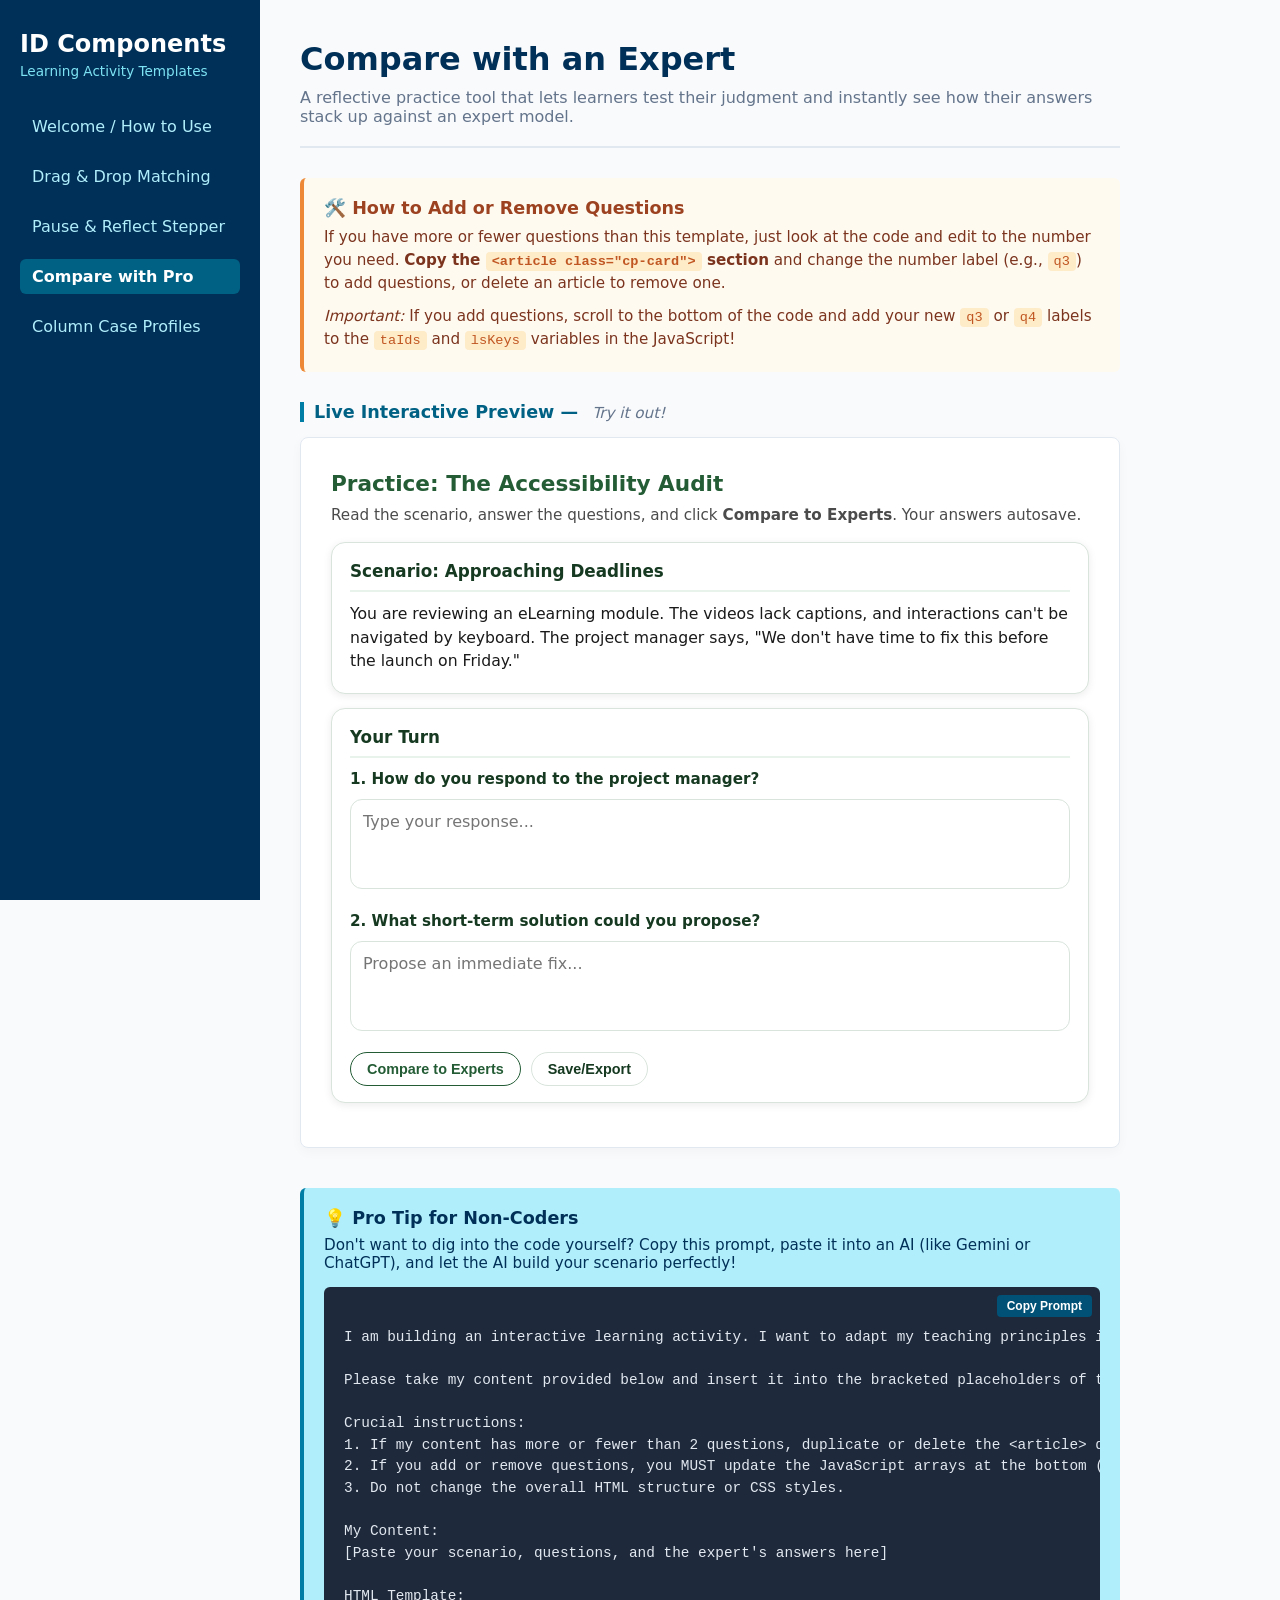
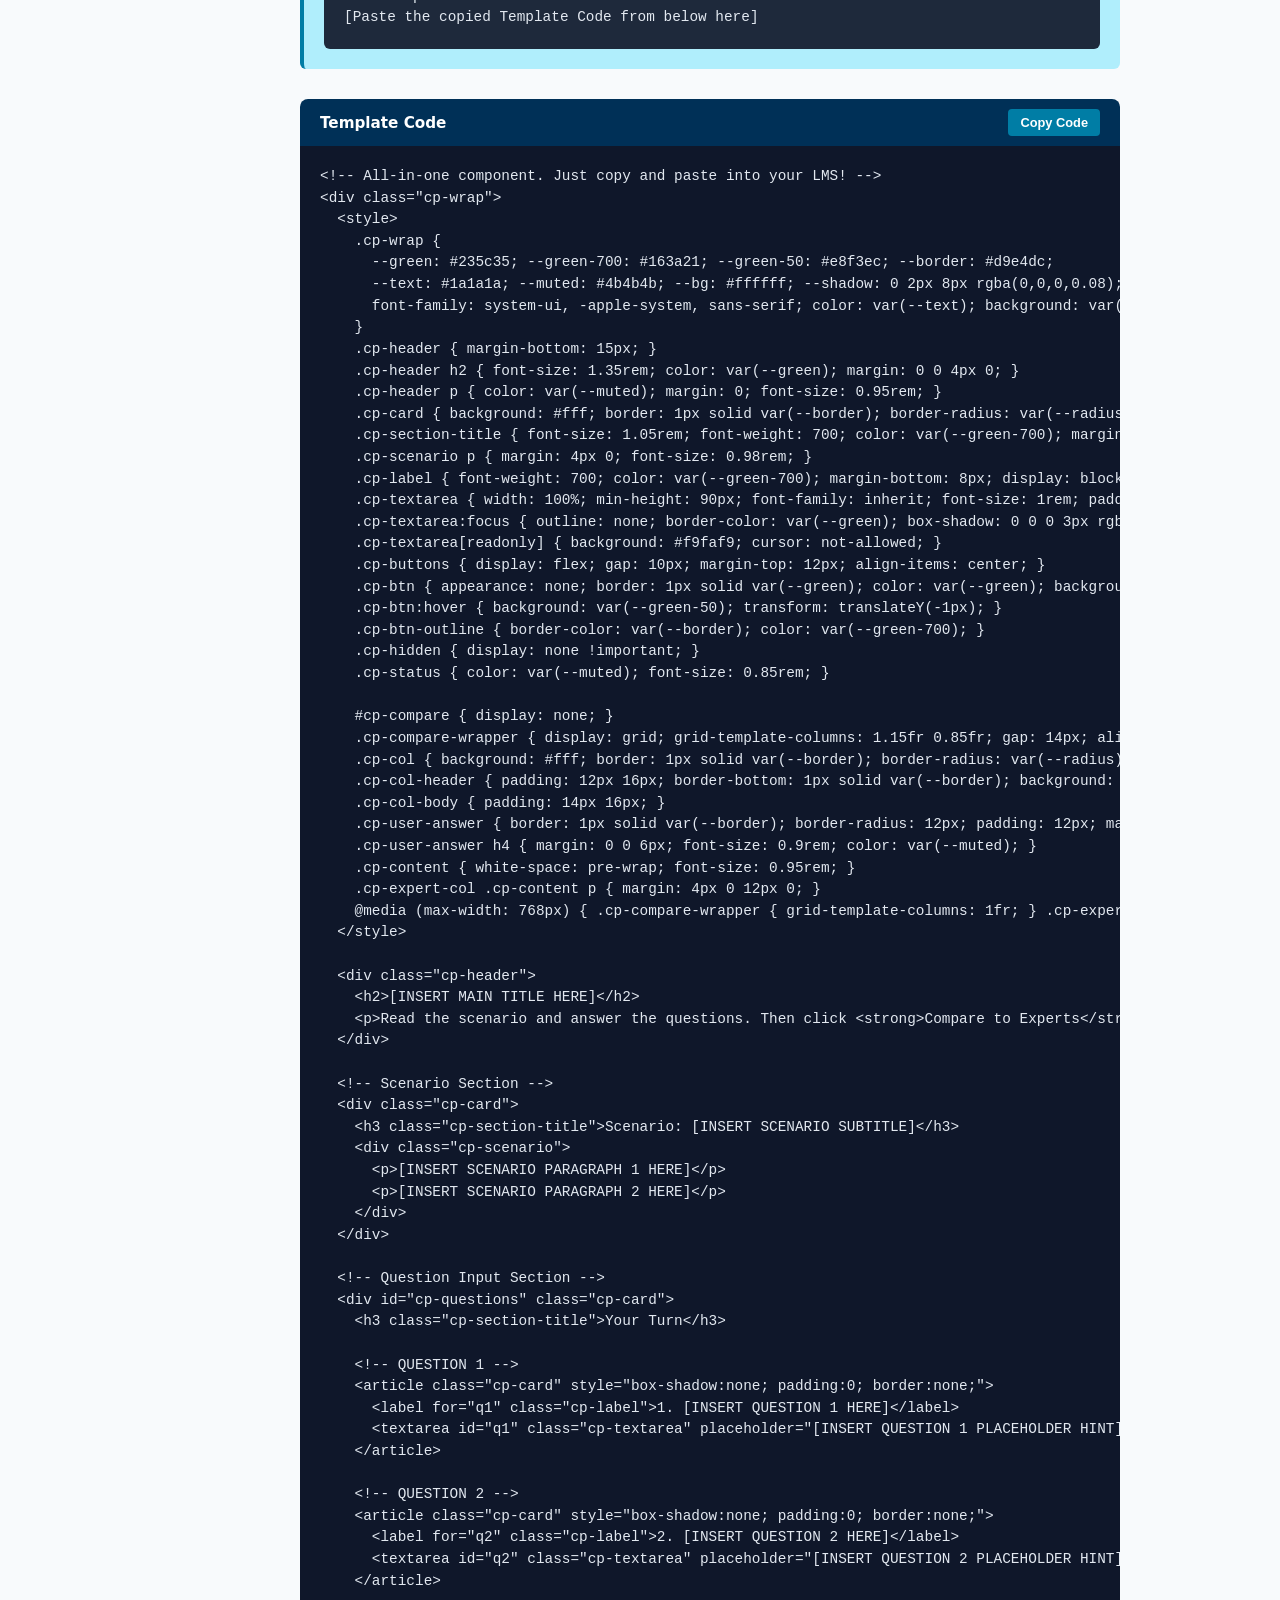
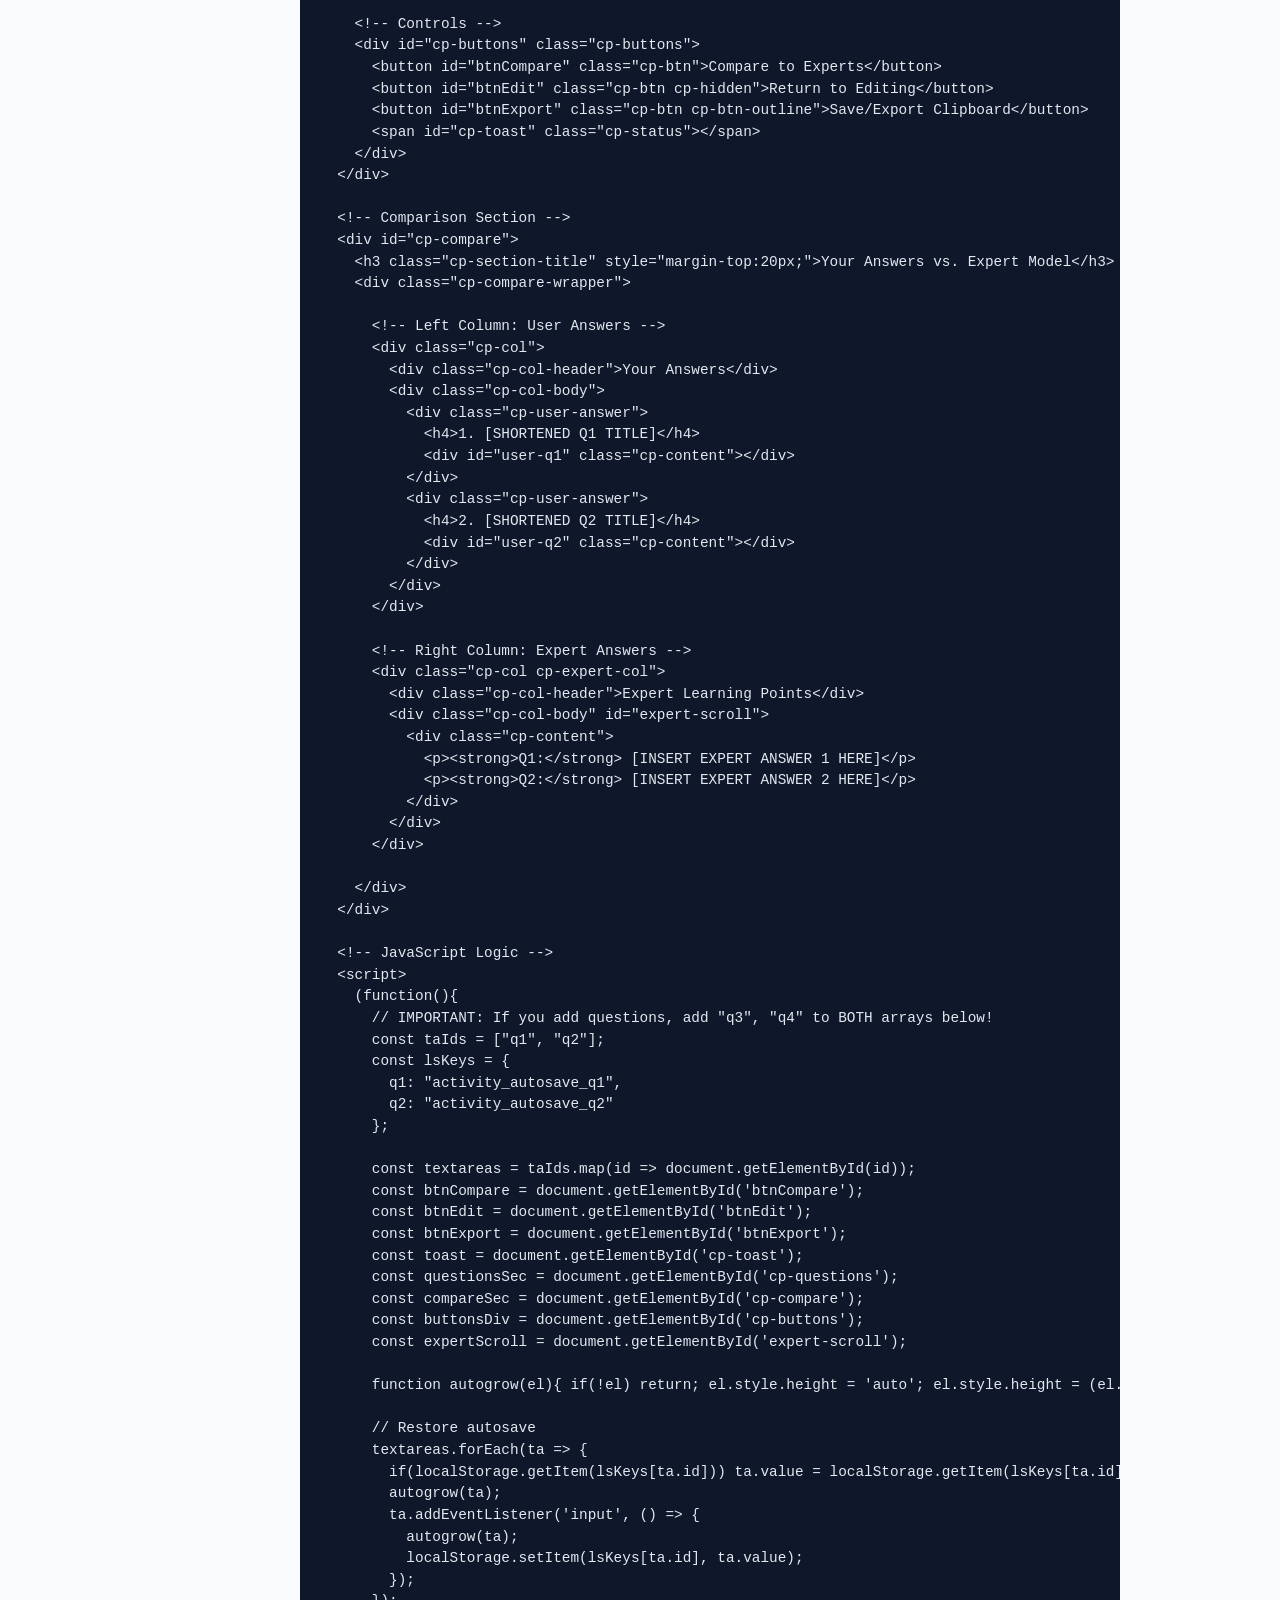
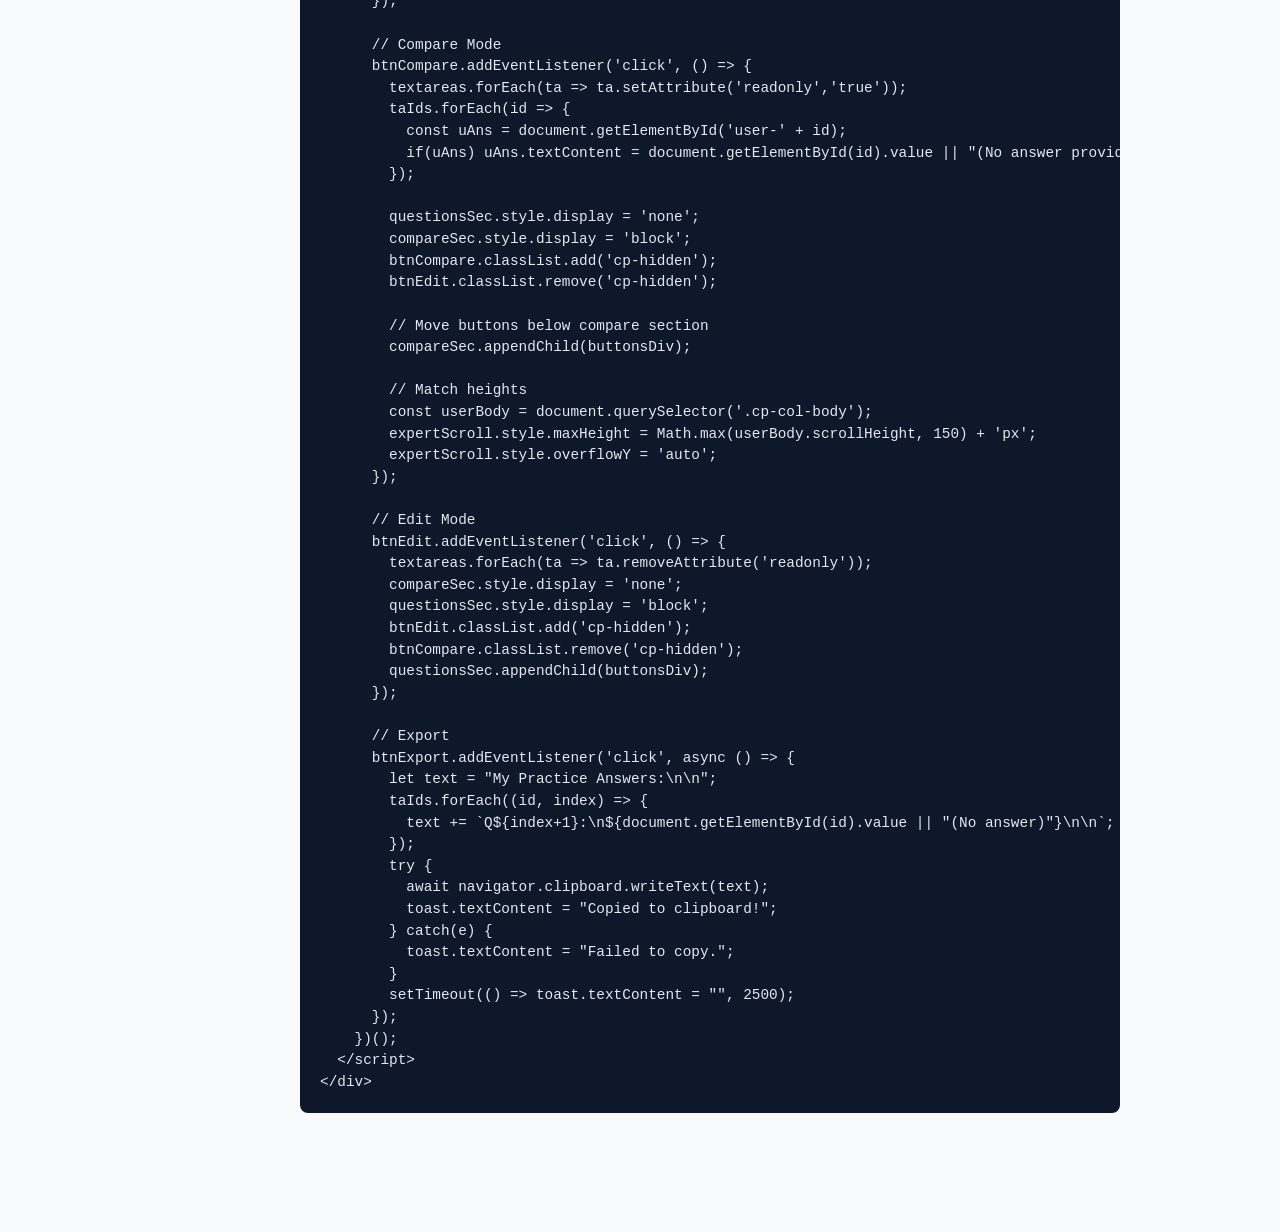
==== commit bb839ebc: "added column case profiles, fixed the copy/export button in the compare with pro activity" ====
--- a/compare-answers.html
+++ b/compare-answers.html
@@ -19,6 +19,7 @@
             <li><a href="matching-game.html">Drag & Drop Matching</a></li>
             <li><a href="pause-reflect.html">Pause & Reflect Stepper</a></li>
             <li><a href="compare-answers.html" class="active">Compare with Pro</a></li>
+            <li><a href="column-stories.html">Column Case Profiles</a></li>
         </ul>
     </nav>
 
@@ -27,7 +28,7 @@
         
         <header class="page-header float-in">
             <h1>Compare with an Expert</h1>
-            <p>A scenario-based exercise where learners tackle a real-world problem and immediately compare their response side-by-side with an expert's to see how closely their thinking aligns.</p>
+            <p>A reflective practice tool that lets learners test their judgment and instantly see how their answers stack up against an expert model.</p>
         </header>
 
         <section class="component-section float-in delay-1">
@@ -175,6 +176,21 @@
                         document.getElementById('prev-btnEdit').classList.add('cp-hidden');
                         document.getElementById('prev-btnCompare').classList.remove('cp-hidden');
                         document.getElementById('cp-questions').appendChild(document.querySelector('.cp-buttons'));
+                      });
+
+                      document.getElementById('prev-btnExport').addEventListener('click', async () => {
+                        const toast = document.getElementById('prev-toast');
+                        let text = "My Practice Answers:\n\n";
+                        taIds.forEach((id, index) => {
+                          text += `Q${index+1}:\n${document.getElementById(id).value || "(No answer)"}\n\n`;
+                        });
+                        try {
+                          await navigator.clipboard.writeText(text);
+                          toast.textContent = "Copied to clipboard!";
+                        } catch(e) {
+                          toast.textContent = "Failed to copy.";
+                        }
+                        setTimeout(() => toast.textContent = "", 2500);
                       });
                     })();
                   </script>
